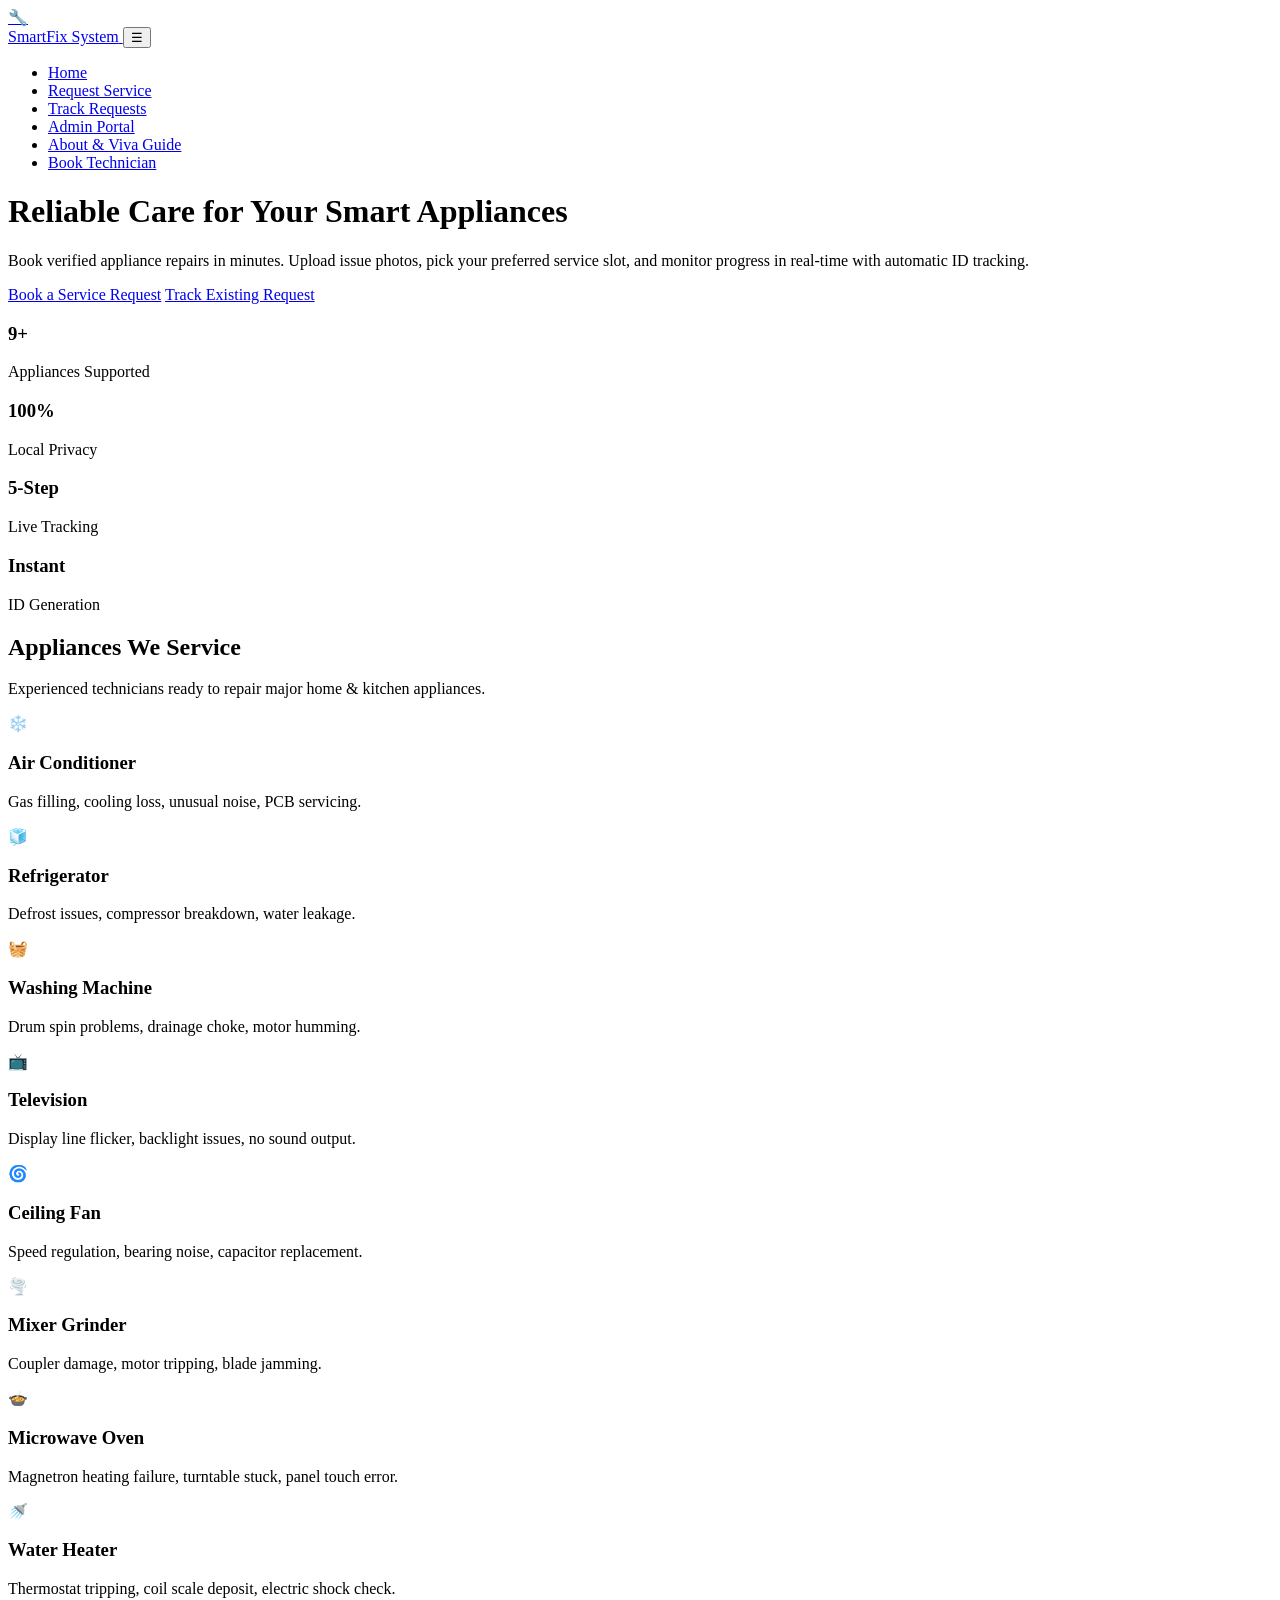
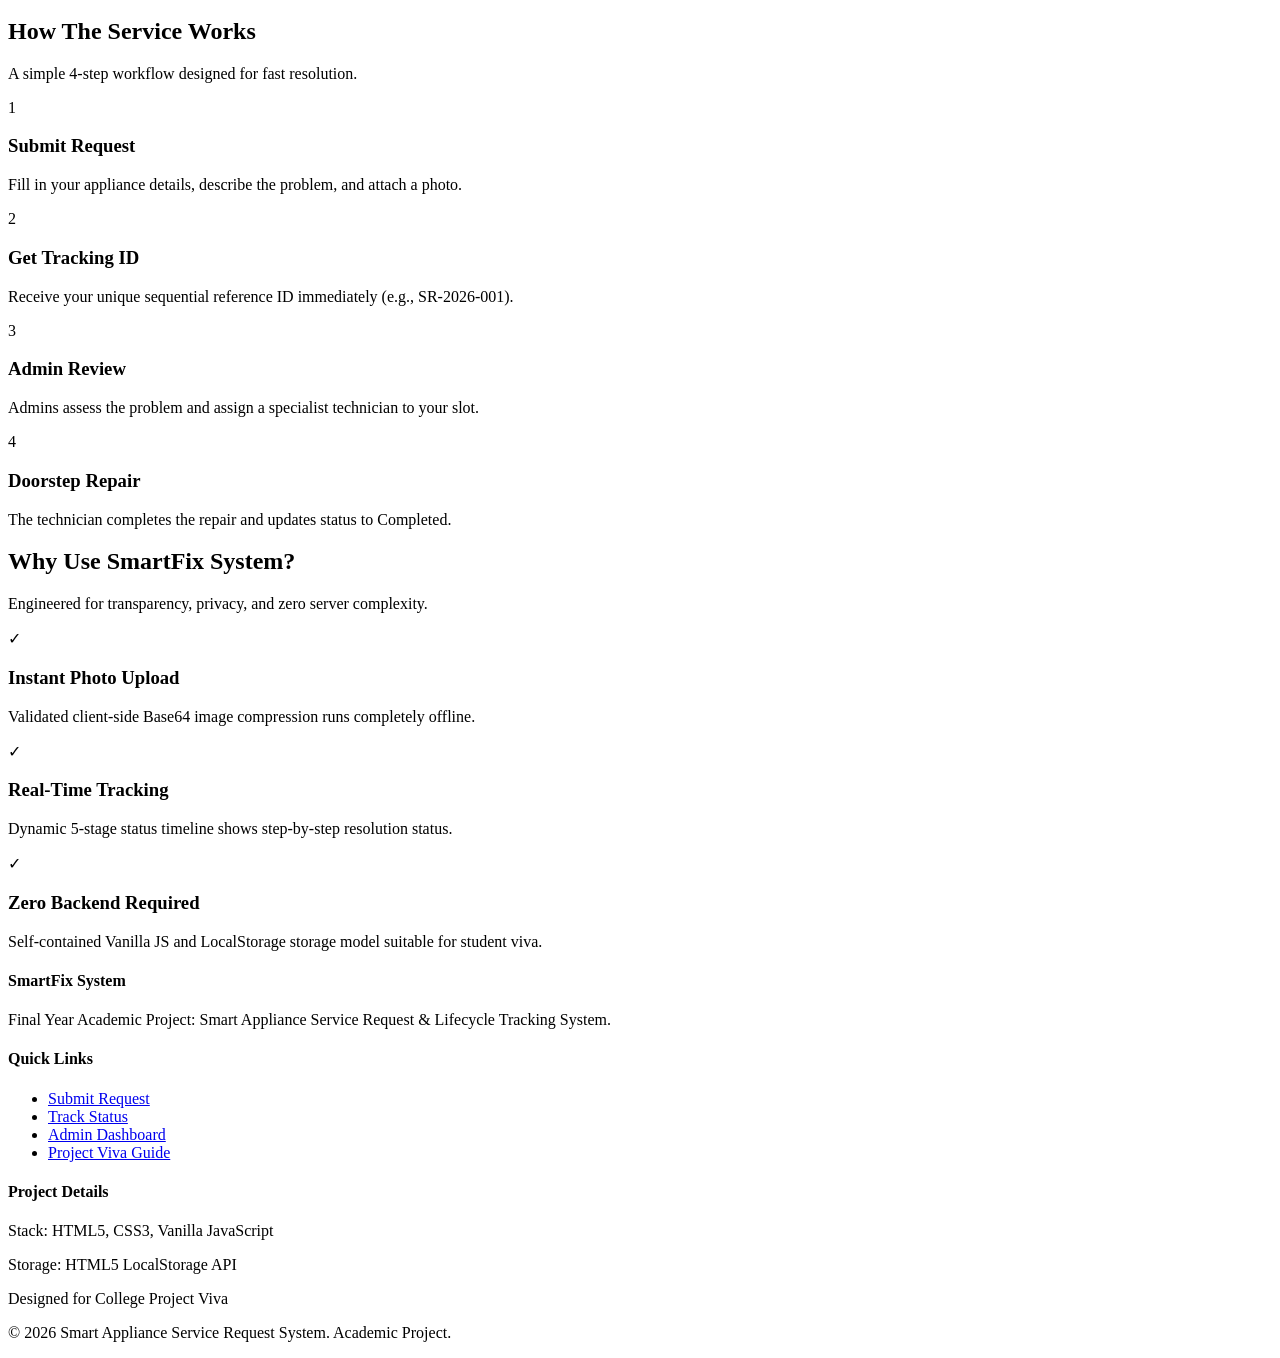
==== index.html @ 8e26bf82 "Add files via upload" ====
<!DOCTYPE html>
<html lang="en">
<head>
  <meta charset="UTF-8">
  <meta name="viewport" content="width=device-width, initial-scale=1.0">
  <title>Smart Appliance Service Request System - Home</title>
  <link rel="stylesheet" href="css/style.css">
</head>
<body>

  <!-- Navigation Bar -->
  <nav class="navbar">
    <div class="container nav-container">
      <a href="index.html" class="brand-logo">
        <div class="brand-icon">🔧</div>
        <span>SmartFix System</span>
      </a>
      <button class="mobile-toggle" aria-label="Toggle navigation">☰</button>
      <ul class="nav-links">
        <li><a href="index.html" class="active">Home</a></li>
        <li><a href="request.html">Request Service</a></li>
        <li><a href="requests.html">Track Requests</a></li>
        <li><a href="admin.html">Admin Portal</a></li>
        <li><a href="about.html">About & Viva Guide</a></li>
        <li><a href="request.html" class="nav-cta">Book Technician</a></li>
      </ul>
    </div>
  </nav>

  <!-- Hero Section -->
  <header class="hero">
    <div class="container hero-grid">
      <div class="hero-content">
        <h1>Reliable Care for Your <span>Smart Appliances</span></h1>
        <p>Book verified appliance repairs in minutes. Upload issue photos, pick your preferred service slot, and monitor progress in real-time with automatic ID tracking.</p>
        <div class="hero-actions">
          <a href="request.html" class="btn btn-primary">Book a Service Request</a>
          <a href="requests.html" class="btn btn-secondary">Track Existing Request</a>
        </div>
      </div>
      <div class="hero-stats-box">
        <div class="hero-stat-item">
          <h3>9+</h3>
          <p>Appliances Supported</p>
        </div>
        <div class="hero-stat-item">
          <h3>100%</h3>
          <p>Local Privacy</p>
        </div>
        <div class="hero-stat-item">
          <h3>5-Step</h3>
          <p>Live Tracking</p>
        </div>
        <div class="hero-stat-item">
          <h3>Instant</h3>
          <p>ID Generation</p>
        </div>
      </div>
    </div>
  </header>

  <!-- Supported Appliances Section -->
  <section class="section">
    <div class="container">
      <div class="section-header">
        <h2>Appliances We Service</h2>
        <p>Experienced technicians ready to repair major home & kitchen appliances.</p>
      </div>
      <div class="category-grid">
        <div class="category-card">
          <div class="category-card-icon">❄️</div>
          <h3>Air Conditioner</h3>
          <p>Gas filling, cooling loss, unusual noise, PCB servicing.</p>
        </div>
        <div class="category-card">
          <div class="category-card-icon">🧊</div>
          <h3>Refrigerator</h3>
          <p>Defrost issues, compressor breakdown, water leakage.</p>
        </div>
        <div class="category-card">
          <div class="category-card-icon">🧺</div>
          <h3>Washing Machine</h3>
          <p>Drum spin problems, drainage choke, motor humming.</p>
        </div>
        <div class="category-card">
          <div class="category-card-icon">📺</div>
          <h3>Television</h3>
          <p>Display line flicker, backlight issues, no sound output.</p>
        </div>
        <div class="category-card">
          <div class="category-card-icon">🌀</div>
          <h3>Ceiling Fan</h3>
          <p>Speed regulation, bearing noise, capacitor replacement.</p>
        </div>
        <div class="category-card">
          <div class="category-card-icon">🌪️</div>
          <h3>Mixer Grinder</h3>
          <p>Coupler damage, motor tripping, blade jamming.</p>
        </div>
        <div class="category-card">
          <div class="category-card-icon">🍲</div>
          <h3>Microwave Oven</h3>
          <p>Magnetron heating failure, turntable stuck, panel touch error.</p>
        </div>
        <div class="category-card">
          <div class="category-card-icon">🚿</div>
          <h3>Water Heater</h3>
          <p>Thermostat tripping, coil scale deposit, electric shock check.</p>
        </div>
      </div>
    </div>
  </section>

  <!-- Workflow Section -->
  <section class="section" style="background-color: #ffffff; border-top: 1px solid var(--border);">
    <div class="container">
      <div class="section-header">
        <h2>How The Service Works</h2>
        <p>A simple 4-step workflow designed for fast resolution.</p>
      </div>
      <div class="process-grid">
        <div class="process-card">
          <div class="process-step-num">1</div>
          <h3>Submit Request</h3>
          <p>Fill in your appliance details, describe the problem, and attach a photo.</p>
        </div>
        <div class="process-card">
          <div class="process-step-num">2</div>
          <h3>Get Tracking ID</h3>
          <p>Receive your unique sequential reference ID immediately (e.g., SR-2026-001).</p>
        </div>
        <div class="process-card">
          <div class="process-step-num">3</div>
          <h3>Admin Review</h3>
          <p>Admins assess the problem and assign a specialist technician to your slot.</p>
        </div>
        <div class="process-card">
          <div class="process-step-num">4</div>
          <h3>Doorstep Repair</h3>
          <p>The technician completes the repair and updates status to Completed.</p>
        </div>
      </div>
    </div>
  </section>

  <!-- Why Choose Section -->
  <section class="section">
    <div class="container">
      <div class="section-header">
        <h2>Why Use SmartFix System?</h2>
        <p>Engineered for transparency, privacy, and zero server complexity.</p>
      </div>
      <div class="process-grid">
        <div class="process-card">
          <div class="process-step-num">✓</div>
          <h3>Instant Photo Upload</h3>
          <p>Validated client-side Base64 image compression runs completely offline.</p>
        </div>
        <div class="process-card">
          <div class="process-step-num">✓</div>
          <h3>Real-Time Tracking</h3>
          <p>Dynamic 5-stage status timeline shows step-by-step resolution status.</p>
        </div>
        <div class="process-card">
          <div class="process-step-num">✓</div>
          <h3>Zero Backend Required</h3>
          <p>Self-contained Vanilla JS and LocalStorage storage model suitable for student viva.</p>
        </div>
      </div>
    </div>
  </section>

  <!-- Footer -->
  <footer class="footer">
    <div class="container">
      <div class="footer-grid">
        <div>
          <h4>SmartFix System</h4>
          <p>Final Year Academic Project: Smart Appliance Service Request & Lifecycle Tracking System.</p>
        </div>
        <div>
          <h4>Quick Links</h4>
          <ul class="footer-links">
            <li><a href="request.html">Submit Request</a></li>
            <li><a href="requests.html">Track Status</a></li>
            <li><a href="admin.html">Admin Dashboard</a></li>
            <li><a href="about.html">Project Viva Guide</a></li>
          </ul>
        </div>
        <div>
          <h4>Project Details</h4>
          <p>Stack: HTML5, CSS3, Vanilla JavaScript</p>
          <p>Storage: HTML5 LocalStorage API</p>
          <p>Designed for College Project Viva</p>
        </div>
      </div>
      <div class="footer-bottom">
        <p>&copy; 2026 Smart Appliance Service Request System. Academic Project.</p>
      </div>
    </div>
  </footer>

  <script src="js/app.js"></script>
</body>
</html>
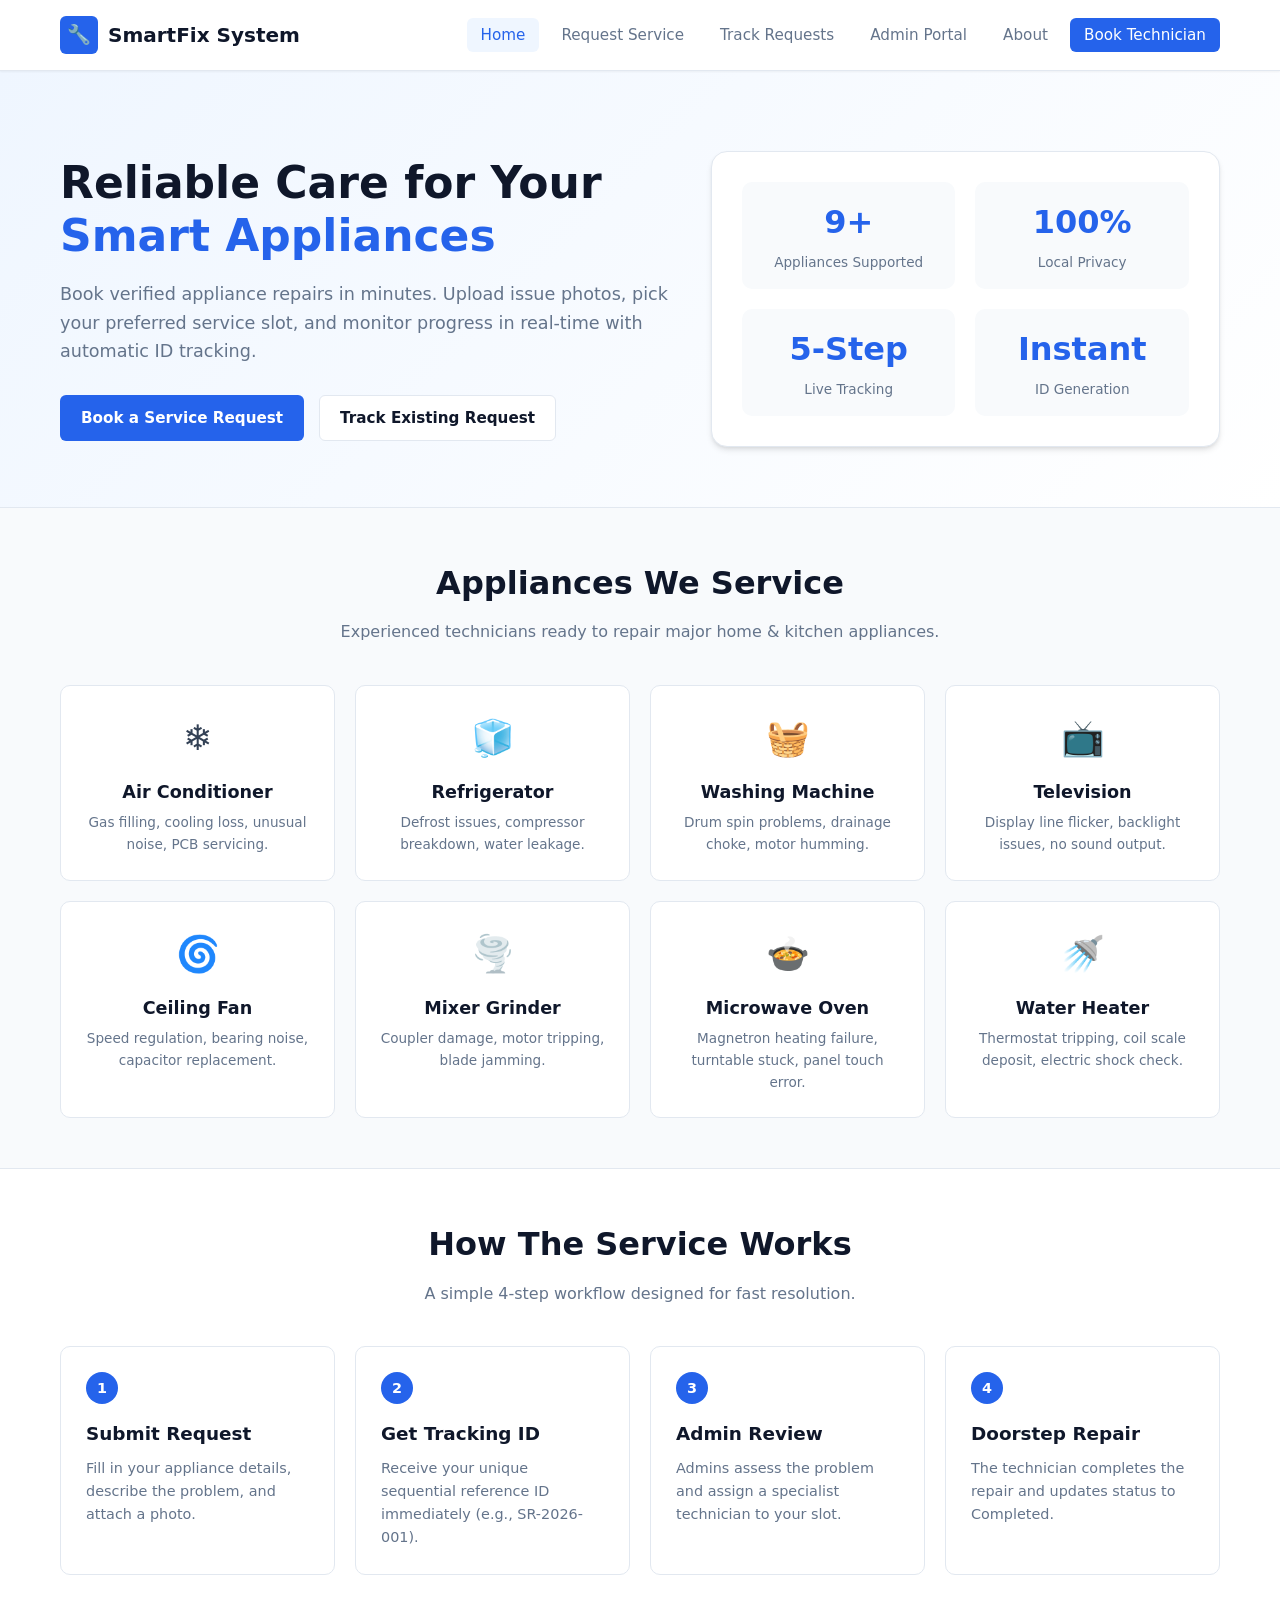
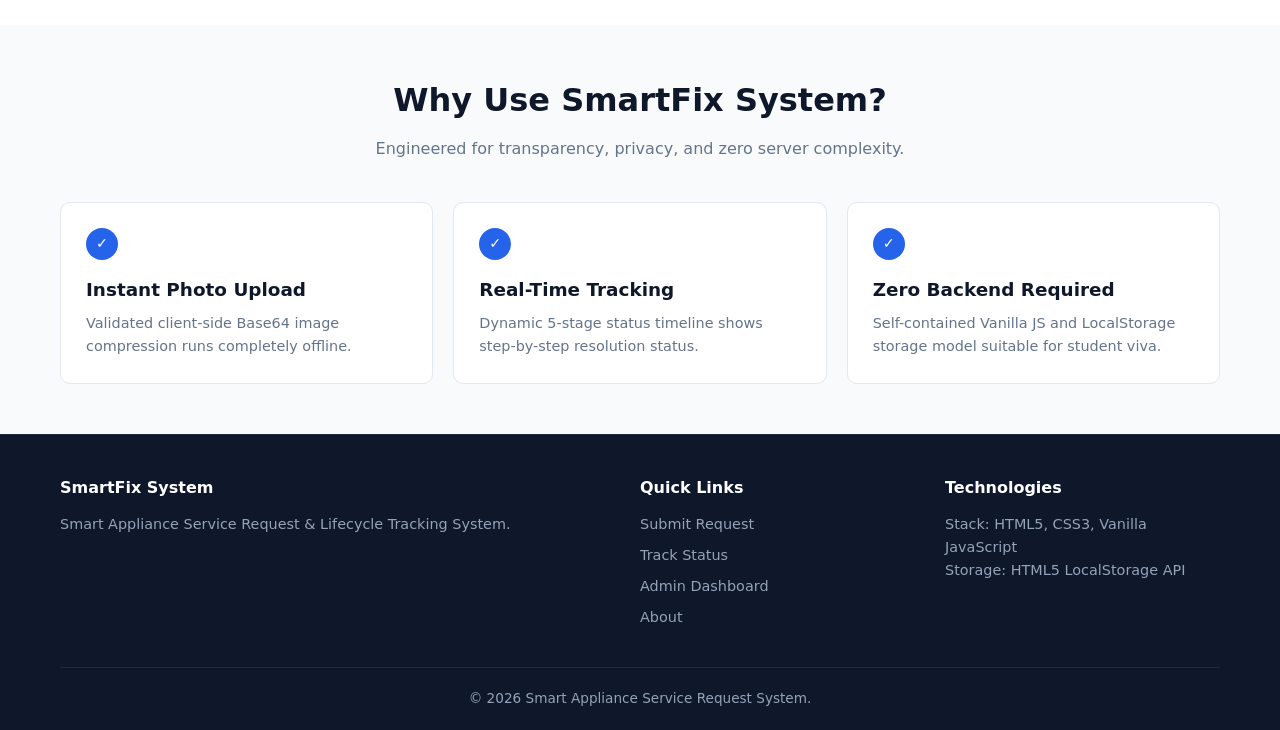
==== commit d343af60: "Update index.html" ====
--- a/index.html
+++ b/index.html
@@ -21,7 +21,7 @@
         <li><a href="request.html">Request Service</a></li>
         <li><a href="requests.html">Track Requests</a></li>
         <li><a href="admin.html">Admin Portal</a></li>
-        <li><a href="about.html">About & Viva Guide</a></li>
+        <li><a href="about.html">About</a></li>
         <li><a href="request.html" class="nav-cta">Book Technician</a></li>
       </ul>
     </div>
@@ -176,7 +176,7 @@
       <div class="footer-grid">
         <div>
           <h4>SmartFix System</h4>
-          <p>Final Year Academic Project: Smart Appliance Service Request & Lifecycle Tracking System.</p>
+          <p>Smart Appliance Service Request & Lifecycle Tracking System.</p>
         </div>
         <div>
           <h4>Quick Links</h4>
@@ -184,22 +184,21 @@
             <li><a href="request.html">Submit Request</a></li>
             <li><a href="requests.html">Track Status</a></li>
             <li><a href="admin.html">Admin Dashboard</a></li>
-            <li><a href="about.html">Project Viva Guide</a></li>
+            <li><a href="about.html">About</a></li>
           </ul>
         </div>
         <div>
-          <h4>Project Details</h4>
+          <h4>Technologies</h4>
           <p>Stack: HTML5, CSS3, Vanilla JavaScript</p>
           <p>Storage: HTML5 LocalStorage API</p>
-          <p>Designed for College Project Viva</p>
         </div>
       </div>
       <div class="footer-bottom">
-        <p>&copy; 2026 Smart Appliance Service Request System. Academic Project.</p>
+        <p>&copy; 2026 Smart Appliance Service Request System.</p>
       </div>
     </div>
   </footer>
 
   <script src="js/app.js"></script>
 </body>
-</html>+</html>
--- a/css/style.css
+++ b/css/style.css
@@ -0,0 +1,1029 @@
+/* ==========================================================
+   SMART APPLIANCE SERVICE REQUEST SYSTEM - GLOBAL STYLESHEET
+   ========================================================== */
+
+:root {
+  --primary: #2563eb;
+  --primary-dark: #1d4ed8;
+  --primary-light: #eff6ff;
+  --secondary: #0f172a;
+  --text-main: #334155;
+  --text-muted: #64748b;
+  --bg-body: #f8fafc;
+  --bg-card: #ffffff;
+  --border: #e2e8f0;
+  --border-focus: #93c5fd;
+  --success: #16a34a;
+  --success-bg: #dcfce7;
+  --warning: #d97706;
+  --warning-bg: #fef3c7;
+  --info: #0284c7;
+  --info-bg: #e0f2fe;
+  --danger: #dc2626;
+  --danger-bg: #fee2e2;
+  --purple: #7c3aed;
+  --purple-bg: #ede9fe;
+  --radius-sm: 6px;
+  --radius-md: 10px;
+  --radius-lg: 16px;
+  --shadow-sm: 0 1px 2px 0 rgba(0, 0, 0, 0.05);
+  --shadow-md: 0 4px 6px -1px rgba(0, 0, 0, 0.1), 0 2px 4px -2px rgba(0, 0, 0, 0.1);
+  --shadow-lg: 0 10px 15px -3px rgba(0, 0, 0, 0.1), 0 4px 6px -4px rgba(0, 0, 0, 0.1);
+  --font-sans: system-ui, -apple-system, BlinkMacSystemFont, "Segoe UI", Roboto, Oxygen, Ubuntu, Cantarell, "Open Sans", sans-serif;
+}
+
+* {
+  margin: 0;
+  padding: 0;
+  box-sizing: border-box;
+}
+
+body {
+  font-family: var(--font-sans);
+  background-color: var(--bg-body);
+  color: var(--text-main);
+  line-height: 1.6;
+  min-height: 100vh;
+  display: flex;
+  flex-direction: column;
+}
+
+/* Container */
+.container {
+  width: 100%;
+  max-width: 1200px;
+  margin: 0 auto;
+  padding: 0 20px;
+}
+
+/* Navbar */
+.navbar {
+  background-color: #ffffff;
+  border-bottom: 1px solid var(--border);
+  position: sticky;
+  top: 0;
+  z-index: 1000;
+  box-shadow: var(--shadow-sm);
+}
+
+.nav-container {
+  display: flex;
+  justify-content: space-between;
+  align-items: center;
+  height: 70px;
+}
+
+.brand-logo {
+  display: flex;
+  align-items: center;
+  gap: 10px;
+  text-decoration: none;
+  color: var(--secondary);
+  font-size: 1.25rem;
+  font-weight: 700;
+}
+
+.brand-icon {
+  background-color: var(--primary);
+  color: white;
+  width: 38px;
+  height: 38px;
+  display: flex;
+  align-items: center;
+  justify-content: center;
+  border-radius: var(--radius-sm);
+  font-size: 1.2rem;
+}
+
+.nav-links {
+  display: flex;
+  list-style: none;
+  gap: 8px;
+  align-items: center;
+}
+
+.nav-links a {
+  text-decoration: none;
+  color: var(--text-muted);
+  font-weight: 500;
+  font-size: 0.95rem;
+  padding: 8px 14px;
+  border-radius: var(--radius-sm);
+  transition: all 0.2s ease;
+}
+
+.nav-links a:hover,
+.nav-links a.active {
+  color: var(--primary);
+  background-color: var(--primary-light);
+}
+
+.nav-cta {
+  background-color: var(--primary) !important;
+  color: #ffffff !important;
+}
+
+.nav-cta:hover {
+  background-color: var(--primary-dark) !important;
+}
+
+/* Mobile Hamburger */
+.mobile-toggle {
+  display: none;
+  background: none;
+  border: none;
+  font-size: 1.6rem;
+  color: var(--secondary);
+  cursor: pointer;
+}
+
+/* Buttons */
+.btn {
+  display: inline-flex;
+  align-items: center;
+  justify-content: center;
+  gap: 8px;
+  padding: 10px 20px;
+  font-size: 0.95rem;
+  font-weight: 600;
+  border-radius: var(--radius-sm);
+  border: 1px solid transparent;
+  cursor: pointer;
+  text-decoration: none;
+  transition: all 0.2s ease;
+}
+
+.btn-primary {
+  background-color: var(--primary);
+  color: #ffffff;
+}
+
+.btn-primary:hover {
+  background-color: var(--primary-dark);
+}
+
+.btn-secondary {
+  background-color: #ffffff;
+  color: var(--secondary);
+  border-color: var(--border);
+}
+
+.btn-secondary:hover {
+  background-color: var(--bg-body);
+  border-color: var(--text-muted);
+}
+
+.btn-danger {
+  background-color: var(--danger);
+  color: #ffffff;
+}
+
+.btn-danger:hover {
+  background-color: #b91c1c;
+}
+
+.btn-sm {
+  padding: 6px 12px;
+  font-size: 0.85rem;
+}
+
+/* Section Common */
+.section {
+  padding: 50px 0;
+}
+
+.section-header {
+  text-align: center;
+  max-width: 680px;
+  margin: 0 auto 40px;
+}
+
+.section-header h2 {
+  font-size: 2rem;
+  color: var(--secondary);
+  margin-bottom: 10px;
+}
+
+.section-header p {
+  color: var(--text-muted);
+  font-size: 1rem;
+}
+
+/* Hero Section */
+.hero {
+  background: linear-gradient(135deg, #eff6ff 0%, #ffffff 100%);
+  padding: 80px 0 60px;
+  border-bottom: 1px solid var(--border);
+}
+
+.hero-grid {
+  display: grid;
+  grid-template-columns: 1.2fr 1fr;
+  gap: 40px;
+  align-items: center;
+}
+
+.hero-content h1 {
+  font-size: 2.75rem;
+  color: var(--secondary);
+  line-height: 1.2;
+  margin-bottom: 18px;
+}
+
+.hero-content h1 span {
+  color: var(--primary);
+}
+
+.hero-content p {
+  font-size: 1.1rem;
+  color: var(--text-muted);
+  margin-bottom: 30px;
+}
+
+.hero-actions {
+  display: flex;
+  gap: 15px;
+  flex-wrap: wrap;
+}
+
+.hero-stats-box {
+  background: #ffffff;
+  border: 1px solid var(--border);
+  border-radius: var(--radius-lg);
+  padding: 30px;
+  box-shadow: var(--shadow-md);
+  display: grid;
+  grid-template-columns: 1fr 1fr;
+  gap: 20px;
+}
+
+.hero-stat-item {
+  text-align: center;
+  padding: 15px;
+  background-color: var(--bg-body);
+  border-radius: var(--radius-md);
+}
+
+.hero-stat-item h3 {
+  font-size: 2rem;
+  color: var(--primary);
+  margin-bottom: 4px;
+}
+
+.hero-stat-item p {
+  font-size: 0.85rem;
+  color: var(--text-muted);
+  font-weight: 500;
+}
+
+/* Appliance Category Cards */
+.category-grid {
+  display: grid;
+  grid-template-columns: repeat(auto-fit, minmax(220px, 1fr));
+  gap: 20px;
+}
+
+.category-card {
+  background: #ffffff;
+  border: 1px solid var(--border);
+  border-radius: var(--radius-md);
+  padding: 24px;
+  text-align: center;
+  transition: all 0.2s ease;
+}
+
+.category-card:hover {
+  transform: translateY(-4px);
+  box-shadow: var(--shadow-md);
+  border-color: var(--border-focus);
+}
+
+.category-card-icon {
+  font-size: 2.2rem;
+  margin-bottom: 12px;
+}
+
+.category-card h3 {
+  font-size: 1.1rem;
+  color: var(--secondary);
+  margin-bottom: 6px;
+}
+
+.category-card p {
+  font-size: 0.85rem;
+  color: var(--text-muted);
+}
+
+/* Workflow Step Cards */
+.process-grid {
+  display: grid;
+  grid-template-columns: repeat(auto-fit, minmax(230px, 1fr));
+  gap: 20px;
+}
+
+.process-card {
+  background: #ffffff;
+  border: 1px solid var(--border);
+  border-radius: var(--radius-md);
+  padding: 25px;
+  position: relative;
+}
+
+.process-step-num {
+  width: 32px;
+  height: 32px;
+  border-radius: 50%;
+  background: var(--primary);
+  color: white;
+  display: flex;
+  align-items: center;
+  justify-content: center;
+  font-weight: bold;
+  font-size: 0.9rem;
+  margin-bottom: 15px;
+}
+
+.process-card h3 {
+  font-size: 1.15rem;
+  margin-bottom: 8px;
+  color: var(--secondary);
+}
+
+.process-card p {
+  font-size: 0.9rem;
+  color: var(--text-muted);
+}
+
+/* Form Styles */
+.form-card {
+  background: #ffffff;
+  border: 1px solid var(--border);
+  border-radius: var(--radius-lg);
+  padding: 35px;
+  box-shadow: var(--shadow-sm);
+  max-width: 900px;
+  margin: 0 auto;
+}
+
+.form-card h2 {
+  font-size: 1.5rem;
+  color: var(--secondary);
+  margin-bottom: 8px;
+}
+
+.form-subtitle {
+  font-size: 0.95rem;
+  color: var(--text-muted);
+  margin-bottom: 30px;
+}
+
+.form-section-title {
+  font-size: 1.1rem;
+  color: var(--secondary);
+  border-left: 4px solid var(--primary);
+  padding-left: 10px;
+  margin: 25px 0 15px;
+}
+
+.form-grid-2 {
+  display: grid;
+  grid-template-columns: 1fr 1fr;
+  gap: 16px;
+}
+
+.form-grid-3 {
+  display: grid;
+  grid-template-columns: 1fr 1fr 1fr;
+  gap: 16px;
+}
+
+.form-group {
+  margin-bottom: 18px;
+}
+
+.form-group label {
+  display: block;
+  font-size: 0.88rem;
+  font-weight: 600;
+  color: var(--secondary);
+  margin-bottom: 6px;
+}
+
+.form-group label span.req {
+  color: var(--danger);
+}
+
+.form-control {
+  width: 100%;
+  padding: 10px 14px;
+  font-size: 0.95rem;
+  font-family: inherit;
+  border: 1px solid var(--border);
+  border-radius: var(--radius-sm);
+  background-color: #ffffff;
+  color: var(--text-main);
+  transition: border-color 0.2s ease, box-shadow 0.2s ease;
+}
+
+.form-control:focus {
+  outline: none;
+  border-color: var(--primary);
+  box-shadow: 0 0 0 3px rgba(37, 99, 235, 0.15);
+}
+
+.form-control.error {
+  border-color: var(--danger);
+  background-color: #fffafb;
+}
+
+.error-text {
+  color: var(--danger);
+  font-size: 0.8rem;
+  margin-top: 4px;
+  display: none;
+}
+
+.error-text.visible {
+  display: block;
+}
+
+/* Image Upload Area */
+.upload-box {
+  border: 2px dashed var(--border);
+  border-radius: var(--radius-md);
+  padding: 24px;
+  text-align: center;
+  background-color: #fbfcfe;
+  cursor: pointer;
+  transition: all 0.2s;
+}
+
+.upload-box:hover {
+  border-color: var(--primary);
+  background-color: var(--primary-light);
+}
+
+.upload-icon {
+  font-size: 2.2rem;
+  color: var(--primary);
+  margin-bottom: 8px;
+}
+
+.upload-instructions {
+  font-size: 0.85rem;
+  color: var(--text-muted);
+  margin-top: 4px;
+}
+
+.image-preview-wrapper {
+  display: none;
+  margin-top: 15px;
+  border: 1px solid var(--border);
+  border-radius: var(--radius-sm);
+  padding: 12px;
+  background: #ffffff;
+}
+
+.preview-content {
+  display: flex;
+  align-items: center;
+  gap: 15px;
+}
+
+.preview-thumb {
+  width: 90px;
+  height: 90px;
+  object-fit: cover;
+  border-radius: var(--radius-sm);
+  border: 1px solid var(--border);
+}
+
+.preview-meta {
+  flex-grow: 1;
+}
+
+.preview-meta-name {
+  font-weight: 600;
+  font-size: 0.9rem;
+  word-break: break-all;
+}
+
+.preview-meta-size {
+  font-size: 0.8rem;
+  color: var(--text-muted);
+}
+
+/* Status Badges */
+.badge {
+  display: inline-flex;
+  align-items: center;
+  gap: 5px;
+  padding: 4px 10px;
+  border-radius: 9999px;
+  font-size: 0.78rem;
+  font-weight: 600;
+}
+
+.badge-submitted {
+  background-color: var(--info-bg);
+  color: var(--info);
+}
+
+.badge-review {
+  background-color: var(--purple-bg);
+  color: var(--purple);
+}
+
+.badge-assigned {
+  background-color: var(--warning-bg);
+  color: var(--warning);
+}
+
+.badge-progress {
+  background-color: #e0f2fe;
+  color: #0369a1;
+}
+
+.badge-completed {
+  background-color: var(--success-bg);
+  color: var(--success);
+}
+
+.badge-cancelled {
+  background-color: var(--danger-bg);
+  color: var(--danger);
+}
+
+/* Filter Controls Toolbar */
+.toolbar-card {
+  background: #ffffff;
+  border: 1px solid var(--border);
+  border-radius: var(--radius-md);
+  padding: 20px;
+  margin-bottom: 25px;
+  box-shadow: var(--shadow-sm);
+  display: flex;
+  flex-wrap: wrap;
+  gap: 15px;
+  align-items: center;
+}
+
+.toolbar-search {
+  flex-grow: 1;
+  min-width: 260px;
+}
+
+.toolbar-filters {
+  display: flex;
+  gap: 12px;
+  flex-wrap: wrap;
+}
+
+/* Customer Request Cards Grid */
+.requests-grid {
+  display: grid;
+  grid-template-columns: repeat(auto-fill, minmax(320px, 1fr));
+  gap: 20px;
+}
+
+.request-card {
+  background: #ffffff;
+  border: 1px solid var(--border);
+  border-radius: var(--radius-md);
+  overflow: hidden;
+  box-shadow: var(--shadow-sm);
+  display: flex;
+  flex-direction: column;
+  transition: transform 0.2s, box-shadow 0.2s;
+}
+
+.request-card:hover {
+  transform: translateY(-3px);
+  box-shadow: var(--shadow-md);
+}
+
+.request-card-img-wrap {
+  width: 100%;
+  height: 180px;
+  background-color: #f1f5f9;
+  position: relative;
+  overflow: hidden;
+}
+
+.request-card-img {
+  width: 100%;
+  height: 100%;
+  object-fit: cover;
+}
+
+.request-card-badge {
+  position: absolute;
+  top: 12px;
+  right: 12px;
+}
+
+.request-card-body {
+  padding: 20px;
+  flex-grow: 1;
+  display: flex;
+  flex-direction: column;
+}
+
+.request-card-id {
+  font-size: 0.8rem;
+  font-weight: 700;
+  color: var(--primary);
+  margin-bottom: 4px;
+}
+
+.request-card-title {
+  font-size: 1.15rem;
+  font-weight: 700;
+  color: var(--secondary);
+  margin-bottom: 8px;
+}
+
+.request-meta-item {
+  font-size: 0.85rem;
+  color: var(--text-muted);
+  margin-bottom: 6px;
+  display: flex;
+  align-items: center;
+  gap: 6px;
+}
+
+.request-card-footer {
+  padding: 12px 20px;
+  background-color: var(--bg-body);
+  border-top: 1px solid var(--border);
+  display: flex;
+  justify-content: space-between;
+  align-items: center;
+}
+
+/* Empty State Box */
+.empty-state {
+  text-align: center;
+  padding: 60px 20px;
+  background: #ffffff;
+  border: 1px dashed var(--border);
+  border-radius: var(--radius-md);
+  grid-column: 1 / -1;
+}
+
+.empty-state-icon {
+  font-size: 3rem;
+  margin-bottom: 12px;
+}
+
+.empty-state h3 {
+  font-size: 1.25rem;
+  color: var(--secondary);
+  margin-bottom: 6px;
+}
+
+.empty-state p {
+  color: var(--text-muted);
+  font-size: 0.95rem;
+}
+
+/* Timeline Layout */
+.details-layout {
+  display: grid;
+  grid-template-columns: 2fr 1fr;
+  gap: 25px;
+}
+
+.details-card {
+  background: #ffffff;
+  border: 1px solid var(--border);
+  border-radius: var(--radius-md);
+  padding: 25px;
+  box-shadow: var(--shadow-sm);
+  margin-bottom: 25px;
+}
+
+.timeline {
+  display: flex;
+  justify-content: space-between;
+  position: relative;
+  margin: 30px 0 20px;
+}
+
+.timeline::before {
+  content: "";
+  position: absolute;
+  top: 18px;
+  left: 30px;
+  right: 30px;
+  height: 3px;
+  background-color: var(--border);
+  z-index: 1;
+}
+
+.timeline-step {
+  position: relative;
+  z-index: 2;
+  text-align: center;
+  flex: 1;
+}
+
+.timeline-dot {
+  width: 38px;
+  height: 38px;
+  border-radius: 50%;
+  background: #ffffff;
+  border: 3px solid var(--border);
+  display: flex;
+  align-items: center;
+  justify-content: center;
+  margin: 0 auto 10px;
+  font-weight: 700;
+  font-size: 0.85rem;
+  color: var(--text-muted);
+  transition: all 0.3s;
+}
+
+.timeline-step.active .timeline-dot {
+  border-color: var(--primary);
+  background-color: var(--primary);
+  color: #ffffff;
+}
+
+.timeline-step.done .timeline-dot {
+  border-color: var(--success);
+  background-color: var(--success);
+  color: #ffffff;
+}
+
+.timeline-step.cancelled-dot .timeline-dot {
+  border-color: var(--danger);
+  background-color: var(--danger);
+  color: #ffffff;
+}
+
+.timeline-label {
+  font-size: 0.8rem;
+  font-weight: 600;
+  color: var(--text-muted);
+}
+
+.timeline-step.active .timeline-label,
+.timeline-step.done .timeline-label {
+  color: var(--secondary);
+}
+
+/* Detail Tables */
+.details-table {
+  width: 100%;
+  border-collapse: collapse;
+}
+
+.details-table th,
+.details-table td {
+  padding: 12px 10px;
+  border-bottom: 1px solid var(--border);
+  text-align: left;
+  font-size: 0.9rem;
+}
+
+.details-table th {
+  color: var(--text-muted);
+  width: 35%;
+  font-weight: 500;
+}
+
+.details-table td {
+  color: var(--secondary);
+  font-weight: 600;
+}
+
+/* Admin Dashboard KPI Cards */
+.stats-grid {
+  display: grid;
+  grid-template-columns: repeat(auto-fit, minmax(160px, 1fr));
+  gap: 15px;
+  margin-bottom: 30px;
+}
+
+.stat-card {
+  background: #ffffff;
+  border: 1px solid var(--border);
+  border-radius: var(--radius-md);
+  padding: 18px;
+  box-shadow: var(--shadow-sm);
+  border-top: 4px solid var(--primary);
+}
+
+.stat-card h4 {
+  font-size: 0.8rem;
+  color: var(--text-muted);
+  text-transform: uppercase;
+  margin-bottom: 6px;
+}
+
+.stat-card .stat-number {
+  font-size: 1.8rem;
+  font-weight: 700;
+  color: var(--secondary);
+}
+
+/* Admin Data Table */
+.table-responsive {
+  width: 100%;
+  overflow-x: auto;
+  background: #ffffff;
+  border: 1px solid var(--border);
+  border-radius: var(--radius-md);
+  box-shadow: var(--shadow-sm);
+}
+
+.admin-table {
+  width: 100%;
+  border-collapse: collapse;
+  white-space: nowrap;
+}
+
+.admin-table th {
+  background-color: #f8fafc;
+  padding: 14px 16px;
+  text-align: left;
+  font-size: 0.85rem;
+  font-weight: 600;
+  color: var(--text-muted);
+  border-bottom: 1px solid var(--border);
+}
+
+.admin-table td {
+  padding: 14px 16px;
+  font-size: 0.9rem;
+  border-bottom: 1px solid var(--border);
+  vertical-align: middle;
+}
+
+.admin-table tr:hover {
+  background-color: #f8fafc;
+}
+
+.table-img {
+  width: 48px;
+  height: 48px;
+  border-radius: var(--radius-sm);
+  object-fit: cover;
+  border: 1px solid var(--border);
+}
+
+/* Toast Notifications */
+#toast-container {
+  position: fixed;
+  bottom: 24px;
+  right: 24px;
+  z-index: 9999;
+  display: flex;
+  flex-direction: column;
+  gap: 10px;
+}
+
+.toast {
+  background: #ffffff;
+  border-left: 5px solid var(--primary);
+  border-radius: var(--radius-sm);
+  padding: 14px 20px;
+  min-width: 280px;
+  max-width: 380px;
+  box-shadow: var(--shadow-lg);
+  font-size: 0.9rem;
+  animation: slideIn 0.3s ease;
+  display: flex;
+  align-items: center;
+  justify-content: space-between;
+}
+
+.toast.toast-success {
+  border-color: var(--success);
+}
+
+.toast.toast-error {
+  border-color: var(--danger);
+}
+
+@keyframes slideIn {
+  from {
+    transform: translateX(100%);
+    opacity: 0;
+  }
+  to {
+    transform: translateX(0);
+    opacity: 1;
+  }
+}
+
+/* Footer */
+.footer {
+  margin-top: auto;
+  background-color: var(--secondary);
+  color: #94a3b8;
+  padding: 40px 0 20px;
+  border-top: 1px solid #1e293b;
+  font-size: 0.9rem;
+}
+
+.footer-grid {
+  display: grid;
+  grid-template-columns: 2fr 1fr 1fr;
+  gap: 30px;
+  margin-bottom: 30px;
+}
+
+.footer h4 {
+  color: #ffffff;
+  margin-bottom: 12px;
+  font-size: 1rem;
+}
+
+.footer-links {
+  list-style: none;
+}
+
+.footer-links li {
+  margin-bottom: 8px;
+}
+
+.footer-links a {
+  color: #94a3b8;
+  text-decoration: none;
+  transition: color 0.2s;
+}
+
+.footer-links a:hover {
+  color: #ffffff;
+}
+
+.footer-bottom {
+  text-align: center;
+  border-top: 1px solid #1e293b;
+  padding-top: 20px;
+  font-size: 0.85rem;
+}
+
+/* Responsive Media Queries */
+@media (max-width: 900px) {
+  .hero-grid {
+    grid-template-columns: 1fr;
+    text-align: center;
+  }
+  .hero-actions {
+    justify-content: center;
+  }
+  .details-layout {
+    grid-template-columns: 1fr;
+  }
+  .footer-grid {
+    grid-template-columns: 1fr;
+  }
+  .timeline {
+    flex-direction: column;
+    gap: 20px;
+  }
+  .timeline::before {
+    top: 0;
+    bottom: 0;
+    left: 18px;
+    width: 3px;
+    height: 100%;
+  }
+  .timeline-step {
+    display: flex;
+    align-items: center;
+    gap: 15px;
+    text-align: left;
+  }
+  .timeline-dot {
+    margin: 0;
+  }
+}
+
+@media (max-width: 768px) {
+  .nav-links {
+    display: none;
+    flex-direction: column;
+    width: 100%;
+    position: absolute;
+    top: 70px;
+    left: 0;
+    background-color: #ffffff;
+    border-bottom: 1px solid var(--border);
+    padding: 15px;
+    box-shadow: var(--shadow-md);
+  }
+  .nav-links.active {
+    display: flex;
+  }
+  .mobile-toggle {
+    display: block;
+  }
+  .form-grid-2,
+  .form-grid-3 {
+    grid-template-columns: 1fr;
+  }
+}
